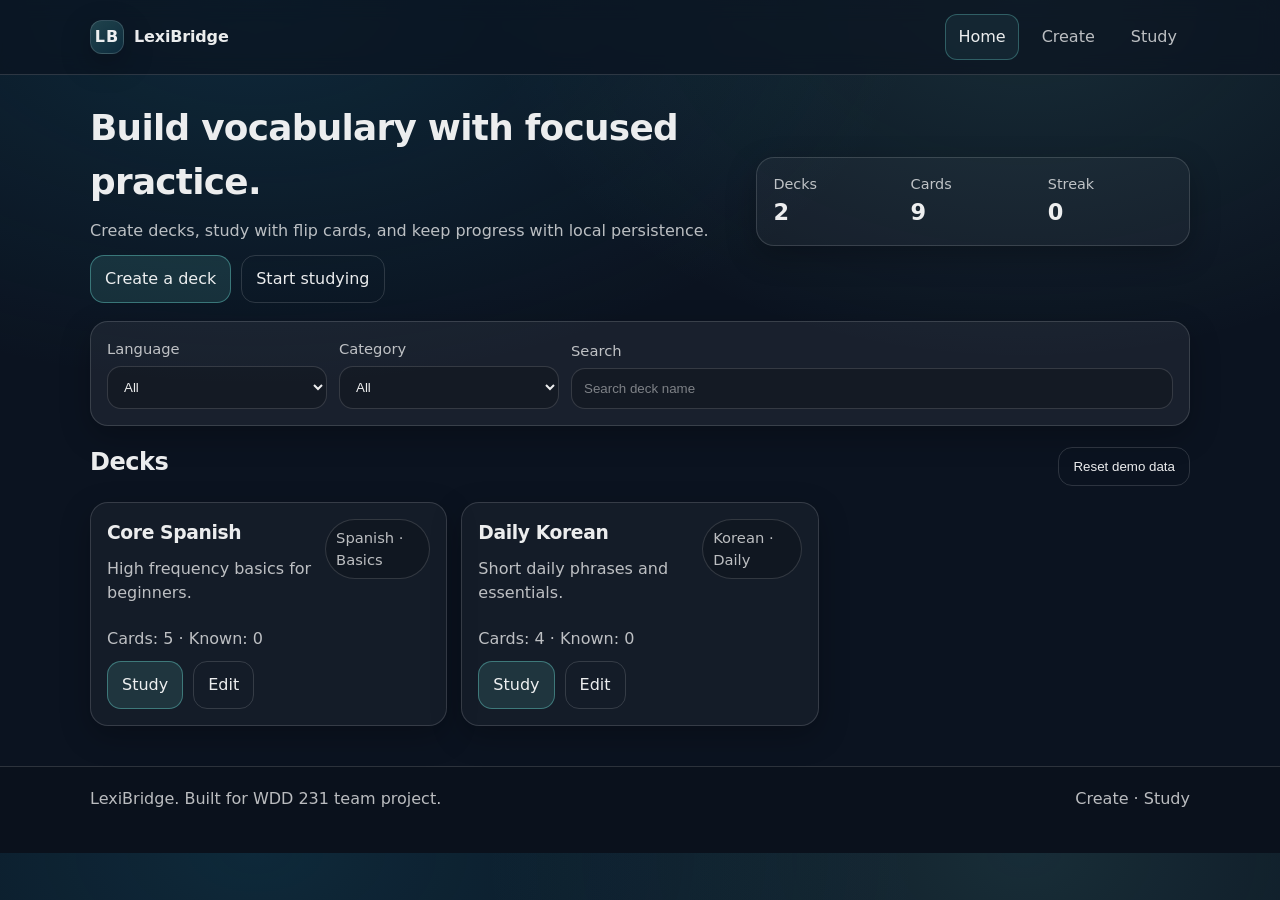
==== index.html @ fc07cd27 "Unit 1" ====
<!doctype html>
<html lang="en">
  <head>
    <meta charset="UTF-8" />
    <meta name="viewport" content="width=device-width, initial-scale=1" />
    <title>LexiBridge | Flashcards</title>
    <link rel="stylesheet" href="css/base.css" />
    <link rel="stylesheet" href="css/pages/home.css" />
  </head>
  <body>
    <a class="skip-link" href="#main">Skip to content</a>

    <header class="site-header">
      <div class="container header-inner">
        <a class="brand" href="index.html" aria-label="LexiBridge Home">
          <span class="brand-mark" aria-hidden="true">LB</span>
          <span class="brand-text">LexiBridge</span>
        </a>

        <nav class="nav" aria-label="Primary">
          <a class="nav-link is-active" href="index.html">Home</a>
          <a class="nav-link" href="create.html">Create</a>
          <a class="nav-link" href="study.html?deck=core-es">Study</a>
        </nav>
      </div>
    </header>

    <main id="main" class="container">
      <section class="hero">
        <div class="hero-copy">
          <h1>Build vocabulary with focused practice.</h1>
          <p class="muted">
            Create decks, study with flip cards, and keep progress with local persistence.
          </p>
          <div class="hero-actions">
            <a class="btn btn-primary" href="create.html">Create a deck</a>
            <a class="btn btn-ghost" href="study.html?deck=core-es">Start studying</a>
          </div>
        </div>

        <div class="hero-card" role="region" aria-label="Quick stats">
          <div class="stat">
            <div class="stat-label">Decks</div>
            <div class="stat-value" id="statDecks">0</div>
          </div>
          <div class="stat">
            <div class="stat-label">Cards</div>
            <div class="stat-value" id="statCards">0</div>
          </div>
          <div class="stat">
            <div class="stat-label">Streak</div>
            <div class="stat-value" id="statStreak">0</div>
          </div>
        </div>
      </section>

      <section class="panel" aria-label="Deck controls">
        <div class="panel-row">
          <div class="field">
            <label for="filterLanguage">Language</label>
            <select id="filterLanguage" class="select" aria-label="Filter decks by language">
              <option value="all">All</option>
              <option value="Spanish">Spanish</option>
              <option value="Korean">Korean</option>
              <option value="English">English</option>
            </select>
          </div>

          <div class="field">
            <label for="filterCategory">Category</label>
            <select id="filterCategory" class="select" aria-label="Filter decks by category">
              <option value="all">All</option>
              <option value="Basics">Basics</option>
              <option value="Travel">Travel</option>
              <option value="School">School</option>
              <option value="Daily">Daily</option>
            </select>
          </div>

          <div class="field search-field">
            <label for="searchDecks">Search</label>
            <input
              id="searchDecks"
              class="input"
              type="search"
              placeholder="Search deck name"
              autocomplete="off"
            />
          </div>
        </div>
      </section>

      <section class="deck-grid" aria-label="Deck list">
        <div class="deck-grid-head">
          <h2>Decks</h2>
          <button class="btn btn-ghost" id="resetDemo" type="button">
            Reset demo data
          </button>
        </div>

        <div id="deckList" class="grid" aria-live="polite"></div>
      </section>
    </main>

    <footer class="site-footer">
      <div class="container footer-inner">
        <p class="muted">
          LexiBridge. Built for WDD 231 team project.
        </p>
        <p class="muted">
          <a href="create.html">Create</a> · <a href="study.html?deck=core-es">Study</a>
        </p>
      </div>
    </footer>

    <div class="toast" id="toast" role="status" aria-live="polite" aria-atomic="true"></div>

    <script type="module" src="js/home.js"></script>
  </body>
</html>
---- css/base.css ----
@import "variables.css";
@import "global.css";
@import "header.css";
@import "footer.css";
@import "components.css";
---- css/pages/home.css ----
.hero {
  display: grid;
  gap: 16px;
  padding: 26px 0 18px 0;
}

.hero-copy h1 {
  font-size: clamp(1.8rem, 2.8vw, 2.5rem);
}

.hero-actions {
  display: flex;
  gap: 10px;
  flex-wrap: wrap;
  margin-top: 10px;
}

.hero-card {
  border-radius: var(--radius);
  border: 1px solid var(--border);
  background: rgba(255, 255, 255, 0.04);
  box-shadow: var(--shadow);
  padding: 16px;
  display: grid;
  grid-template-columns: repeat(3, 1fr);
  gap: 12px;
}

.stat-label {
  color: var(--muted);
  font-size: 0.9rem;
}

.stat-value {
  font-size: 1.4rem;
  letter-spacing: -0.02em;
  font-weight: 700;
}

.panel-row {
  display: grid;
  gap: 12px;
  grid-template-columns: 1fr;
}

.search-field {
  grid-column: 1 / -1;
}

.deck-grid {
  margin-top: 18px;
}

.deck-grid-head {
  display: flex;
  align-items: center;
  justify-content: space-between;
  gap: 12px;
  margin: 12px 0 12px 0;
}

@media (min-width: 860px) {
  .hero {
    grid-template-columns: 1.2fr 0.8fr;
    align-items: center;
  }

  .panel-row {
    grid-template-columns: 220px 220px 1fr;
    align-items: end;
  }

  .search-field {
    grid-column: auto;
  }
}
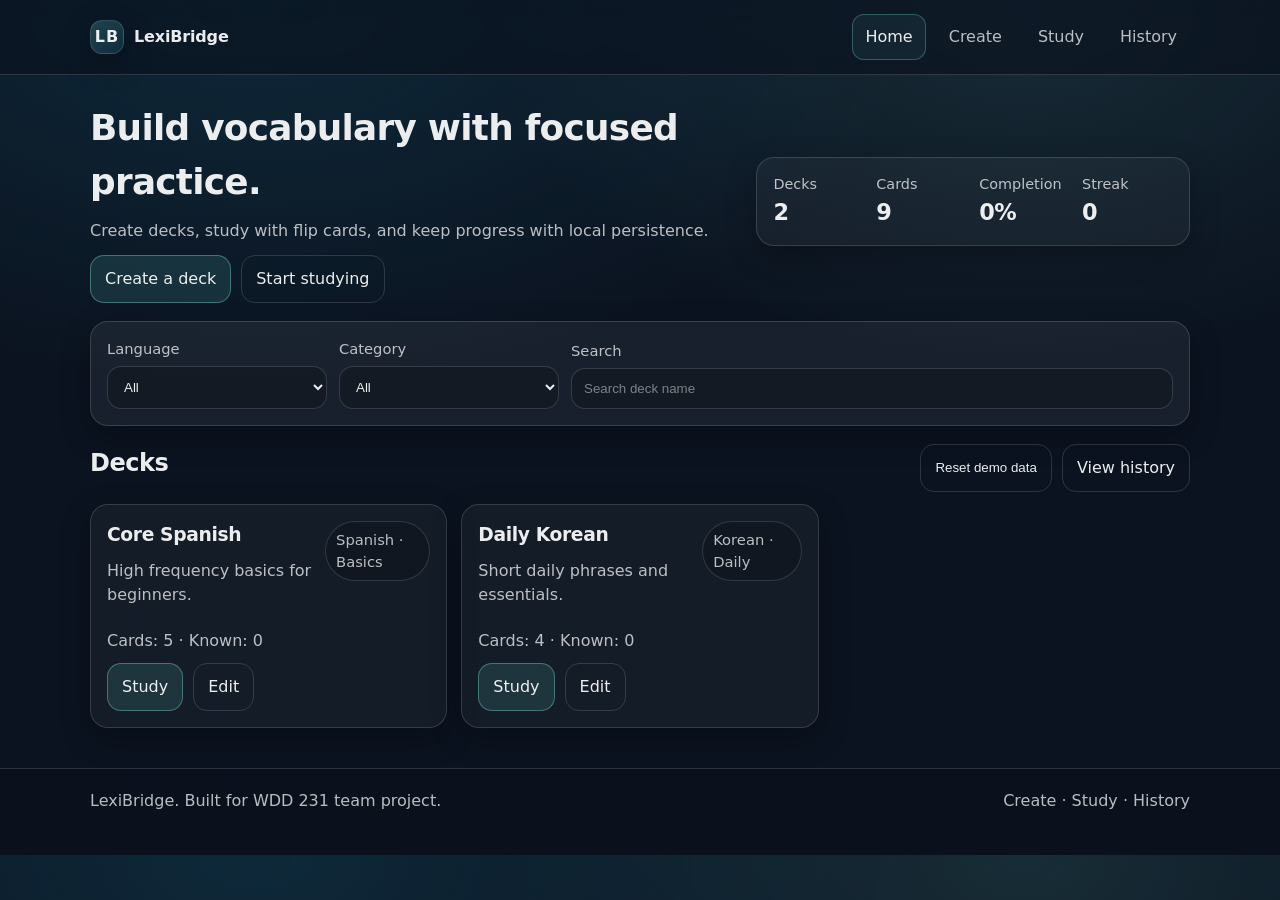
==== commit 4ed2f25f: "unit 2" ====
--- a/index.html
+++ b/index.html
@@ -21,6 +21,7 @@
           <a class="nav-link is-active" href="index.html">Home</a>
           <a class="nav-link" href="create.html">Create</a>
           <a class="nav-link" href="study.html?deck=core-es">Study</a>
+          <a class="nav-link" href="history.html">History</a>
         </nav>
       </div>
     </header>
@@ -46,6 +47,10 @@
           <div class="stat">
             <div class="stat-label">Cards</div>
             <div class="stat-value" id="statCards">0</div>
+          </div>
+          <div class="stat">
+            <div class="stat-label">Completion</div>
+            <div class="stat-value" id="statCompletion">0%</div>
           </div>
           <div class="stat">
             <div class="stat-label">Streak</div>
@@ -93,9 +98,10 @@
       <section class="deck-grid" aria-label="Deck list">
         <div class="deck-grid-head">
           <h2>Decks</h2>
-          <button class="btn btn-ghost" id="resetDemo" type="button">
-            Reset demo data
-          </button>
+          <div class="deck-grid-actions">
+            <button class="btn btn-ghost" id="resetDemo" type="button">Reset demo data</button>
+            <a class="btn btn-ghost" href="history.html">View history</a>
+          </div>
         </div>
 
         <div id="deckList" class="grid" aria-live="polite"></div>
@@ -104,11 +110,10 @@
 
     <footer class="site-footer">
       <div class="container footer-inner">
+        <p class="muted">LexiBridge. Built for WDD 231 team project.</p>
         <p class="muted">
-          LexiBridge. Built for WDD 231 team project.
-        </p>
-        <p class="muted">
-          <a href="create.html">Create</a> · <a href="study.html?deck=core-es">Study</a>
+          <a href="create.html">Create</a> · <a href="study.html?deck=core-es">Study</a> ·
+          <a href="history.html">History</a>
         </p>
       </div>
     </footer>
--- a/css/pages/home.css
+++ b/css/pages/home.css
@@ -22,7 +22,7 @@
   box-shadow: var(--shadow);
   padding: 16px;
   display: grid;
-  grid-template-columns: repeat(3, 1fr);
+  grid-template-columns: repeat(2, 1fr);
   gap: 12px;
 }
 
@@ -57,12 +57,23 @@
   justify-content: space-between;
   gap: 12px;
   margin: 12px 0 12px 0;
+  flex-wrap: wrap;
+}
+
+.deck-grid-actions {
+  display: flex;
+  gap: 10px;
+  flex-wrap: wrap;
 }
 
 @media (min-width: 860px) {
   .hero {
     grid-template-columns: 1.2fr 0.8fr;
     align-items: center;
+  }
+
+  .hero-card {
+    grid-template-columns: repeat(4, 1fr);
   }
 
   .panel-row {
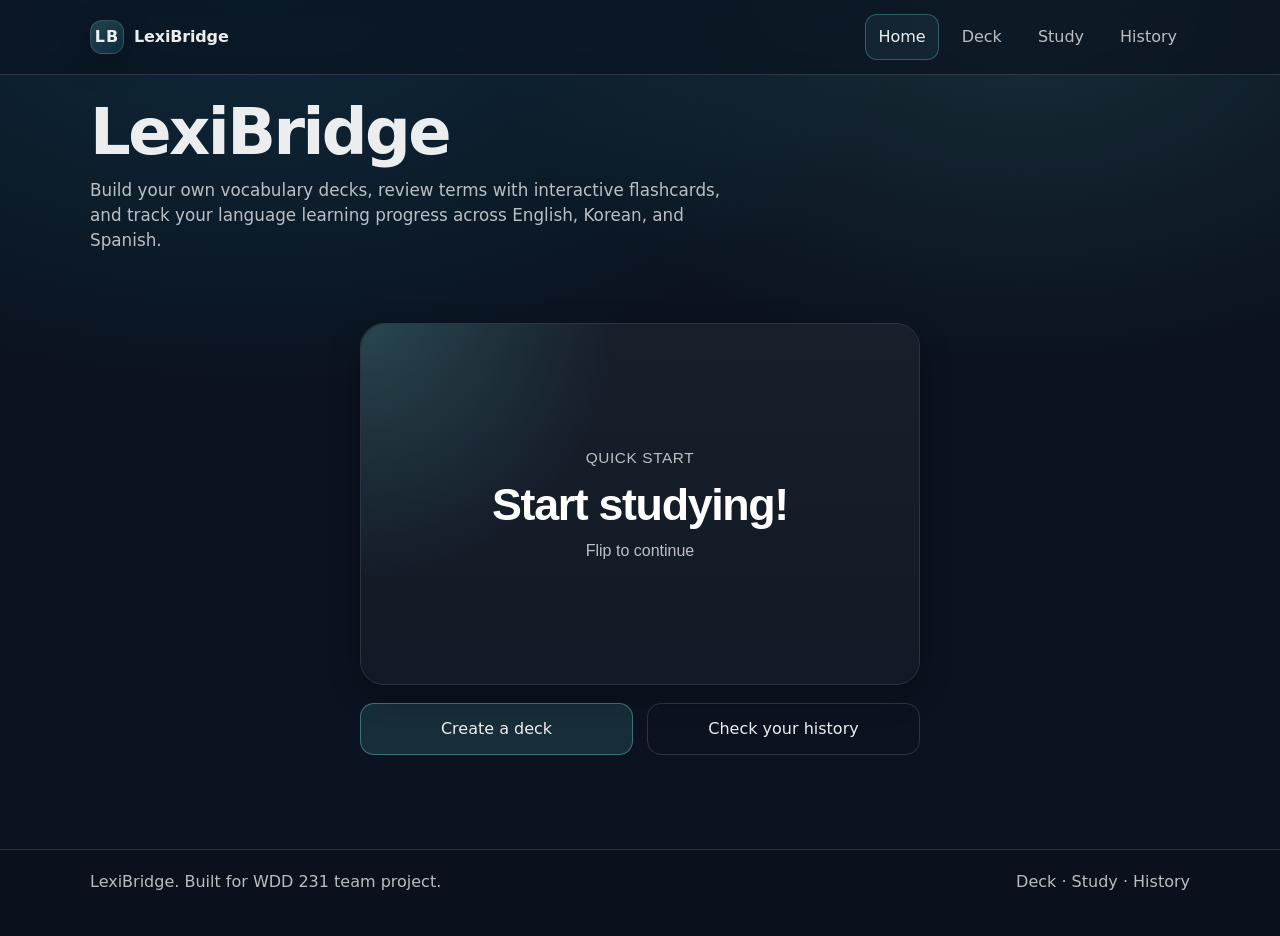
==== commit ab692ac6: "unit 5" ====
--- a/index.html
+++ b/index.html
@@ -3,7 +3,7 @@
   <head>
     <meta charset="UTF-8" />
     <meta name="viewport" content="width=device-width, initial-scale=1" />
-    <title>LexiBridge | Flashcards</title>
+    <title>LexiBridge | Home</title>
     <link rel="stylesheet" href="css/base.css" />
     <link rel="stylesheet" href="css/pages/home.css" />
   </head>
@@ -19,92 +19,49 @@
 
         <nav class="nav" aria-label="Primary">
           <a class="nav-link is-active" href="index.html">Home</a>
-          <a class="nav-link" href="create.html">Create</a>
-          <a class="nav-link" href="study.html?deck=core-es">Study</a>
+          <a class="nav-link" href="create.html">Deck</a>
+          <a class="nav-link" href="study.html">Study</a>
           <a class="nav-link" href="history.html">History</a>
         </nav>
       </div>
     </header>
 
-    <main id="main" class="container">
-      <section class="hero">
-        <div class="hero-copy">
-          <h1>Build vocabulary with focused practice.</h1>
-          <p class="muted">
-            Create decks, study with flip cards, and keep progress with local persistence.
+    <main id="main" class="container home">
+      <section class="home-hero" aria-label="Home hero">
+        <div class="home-copy">
+          <h1>LexiBridge</h1>
+          <p class="muted home-description">
+            Build your own vocabulary decks, review terms with interactive flashcards,
+            and track your language learning progress across English, Korean, and Spanish.
           </p>
-          <div class="hero-actions">
-            <a class="btn btn-primary" href="create.html">Create a deck</a>
-            <a class="btn btn-ghost" href="study.html?deck=core-es">Start studying</a>
-          </div>
-        </div>
-
-        <div class="hero-card" role="region" aria-label="Quick stats">
-          <div class="stat">
-            <div class="stat-label">Decks</div>
-            <div class="stat-value" id="statDecks">0</div>
-          </div>
-          <div class="stat">
-            <div class="stat-label">Cards</div>
-            <div class="stat-value" id="statCards">0</div>
-          </div>
-          <div class="stat">
-            <div class="stat-label">Completion</div>
-            <div class="stat-value" id="statCompletion">0%</div>
-          </div>
-          <div class="stat">
-            <div class="stat-label">Streak</div>
-            <div class="stat-value" id="statStreak">0</div>
-          </div>
         </div>
       </section>
 
-      <section class="panel" aria-label="Deck controls">
-        <div class="panel-row">
-          <div class="field">
-            <label for="filterLanguage">Language</label>
-            <select id="filterLanguage" class="select" aria-label="Filter decks by language">
-              <option value="all">All</option>
-              <option value="Spanish">Spanish</option>
-              <option value="Korean">Korean</option>
-              <option value="English">English</option>
-            </select>
-          </div>
+      <section class="home-stage" aria-label="Quick start study entry">
+        <button
+          id="homeStudyCard"
+          class="home-study-card"
+          type="button"
+          aria-label="Start studying"
+        >
+          <span class="home-study-card-inner">
+            <span class="home-study-face home-study-front">
+              <span class="home-study-label">Quick Start</span>
+              <span class="home-study-text">Start studying!</span>
+              <span class="home-study-subtext">Flip to continue</span>
+            </span>
+            <span class="home-study-face home-study-back">
+              <span class="home-study-label">Go to Study</span>
+              <span class="home-study-text">Open study page</span>
+              <span class="home-study-subtext">Choose a deck and begin</span>
+            </span>
+          </span>
+        </button>
 
-          <div class="field">
-            <label for="filterCategory">Category</label>
-            <select id="filterCategory" class="select" aria-label="Filter decks by category">
-              <option value="all">All</option>
-              <option value="Basics">Basics</option>
-              <option value="Travel">Travel</option>
-              <option value="School">School</option>
-              <option value="Daily">Daily</option>
-            </select>
-          </div>
-
-          <div class="field search-field">
-            <label for="searchDecks">Search</label>
-            <input
-              id="searchDecks"
-              class="input"
-              type="search"
-              placeholder="Search deck name"
-              autocomplete="off"
-            />
-          </div>
+        <div class="home-bottom-actions">
+          <a class="btn btn-primary home-action-btn" href="create.html">Create a deck</a>
+          <a class="btn btn-ghost home-action-btn" href="history.html">Check your history</a>
         </div>
-      </section>
-
-      <section class="deck-grid" aria-label="Deck list">
-        <div class="deck-grid-head">
-          <h2>Decks</h2>
-          <div class="deck-grid-actions">
-            <button class="btn btn-ghost" id="resetDemo" type="button">Reset demo data</button>
-            <a class="btn btn-ghost" href="history.html">View history</a>
-          </div>
-        </div>
-
-        <div id="deckList" class="grid" aria-live="polite"></div>
       </section>
     </main>
 
@@ -112,7 +69,7 @@
       <div class="container footer-inner">
         <p class="muted">LexiBridge. Built for WDD 231 team project.</p>
         <p class="muted">
-          <a href="create.html">Create</a> · <a href="study.html?deck=core-es">Study</a> ·
+          <a href="create.html">Deck</a> · <a href="study.html">Study</a> ·
           <a href="history.html">History</a>
         </p>
       </div>
--- a/css/pages/home.css
+++ b/css/pages/home.css
@@ -1,87 +1,144 @@
-.hero {
+.home {
+  padding: 26px 0 18px 0;
+  min-height: calc(100vh - 180px);
   display: grid;
-  gap: 16px;
-  padding: 26px 0 18px 0;
+  grid-template-rows: auto 1fr;
+  gap: 22px;
 }
 
-.hero-copy h1 {
-  font-size: clamp(1.8rem, 2.8vw, 2.5rem);
+.home-hero {
+  display: grid;
+  align-items: start;
 }
 
-.hero-actions {
-  display: flex;
-  gap: 10px;
-  flex-wrap: wrap;
-  margin-top: 10px;
+.home-copy {
+  max-width: 760px;
 }
 
-.hero-card {
-  border-radius: var(--radius);
-  border: 1px solid var(--border);
-  background: rgba(255, 255, 255, 0.04);
-  box-shadow: var(--shadow);
-  padding: 16px;
-  display: grid;
-  grid-template-columns: repeat(2, 1fr);
-  gap: 12px;
+.home-copy h1 {
+  font-size: clamp(2.4rem, 5vw, 4rem);
+  line-height: 0.98;
+  letter-spacing: -0.04em;
+  margin-bottom: 14px;
 }
 
-.stat-label {
-  color: var(--muted);
-  font-size: 0.9rem;
+.home-description {
+  max-width: 60ch;
+  font-size: 1.05rem;
 }
 
-.stat-value {
-  font-size: 1.4rem;
-  letter-spacing: -0.02em;
-  font-weight: 700;
+.home-stage {
+  display: grid;
+  justify-items: center;
+  align-content: center;
+  gap: 18px;
+  min-height: 56vh;
 }
 
-.panel-row {
-  display: grid;
-  gap: 12px;
-  grid-template-columns: 1fr;
+.home-study-card {
+  width: min(560px, 100%);
+  min-height: 360px;
+  border-radius: 24px;
+  border: 1px solid var(--border);
+  background: transparent;
+  box-shadow: var(--shadow);
+  padding: 0;
+  cursor: pointer;
+  perspective: 1200px;
 }
 
-.search-field {
-  grid-column: 1 / -1;
+.home-study-card:hover {
+  transform: translateY(-2px);
 }
 
-.deck-grid {
-  margin-top: 18px;
+.home-study-card-inner {
+  position: relative;
+  display: block;
+  width: 100%;
+  min-height: 360px;
+  transform-style: preserve-3d;
+  transition: transform 560ms ease;
+  border-radius: 24px;
 }
 
-.deck-grid-head {
-  display: flex;
-  align-items: center;
-  justify-content: space-between;
-  gap: 12px;
-  margin: 12px 0 12px 0;
-  flex-wrap: wrap;
+.home-study-card.is-flipped .home-study-card-inner {
+  transform: rotateY(180deg);
 }
 
-.deck-grid-actions {
-  display: flex;
-  gap: 10px;
-  flex-wrap: wrap;
+.home-study-face {
+  position: absolute;
+  inset: 0;
+  backface-visibility: hidden;
+  display: grid;
+  align-content: center;
+  justify-items: center;
+  gap: 12px;
+  padding: 30px;
+  border-radius: 24px;
 }
 
-@media (min-width: 860px) {
-  .hero {
-    grid-template-columns: 1.2fr 0.8fr;
-    align-items: center;
+.home-study-front {
+  background:
+    radial-gradient(circle at top left, rgba(100, 204, 197, 0.22), transparent 38%),
+    linear-gradient(180deg, rgba(255, 255, 255, 0.05), rgba(255, 255, 255, 0.03));
+}
+
+.home-study-back {
+  transform: rotateY(180deg);
+  background:
+    radial-gradient(circle at top right, rgba(23, 107, 135, 0.28), transparent 40%),
+    linear-gradient(180deg, rgba(255, 255, 255, 0.06), rgba(255, 255, 255, 0.03));
+}
+
+.home-study-label {
+  color: var(--muted);
+  font-size: 0.96rem;
+  letter-spacing: 0.04em;
+  text-transform: uppercase;
+}
+
+.home-study-text {
+  font-size: clamp(1.8rem, 4vw, 2.8rem);
+  font-weight: 800;
+  letter-spacing: -0.03em;
+  text-align: center;
+}
+
+.home-study-subtext {
+  color: var(--muted);
+  font-size: 1rem;
+  text-align: center;
+}
+
+.home-bottom-actions {
+  width: min(560px, 100%);
+  display: grid;
+  grid-template-columns: 1fr 1fr;
+  gap: 14px;
+}
+
+.home-action-btn {
+  min-height: 52px;
+}
+
+@media (max-width: 680px) {
+  .home {
+    padding-top: 22px;
   }
 
-  .hero-card {
-    grid-template-columns: repeat(4, 1fr);
+  .home-stage {
+    min-height: auto;
   }
 
-  .panel-row {
-    grid-template-columns: 220px 220px 1fr;
-    align-items: end;
+  .home-study-card {
+    min-height: 300px;
   }
 
-  .search-field {
-    grid-column: auto;
+  .home-study-card-inner {
+    min-height: 300px;
+  }
+
+  .home-bottom-actions {
+    grid-template-columns: 1fr;
   }
 }
